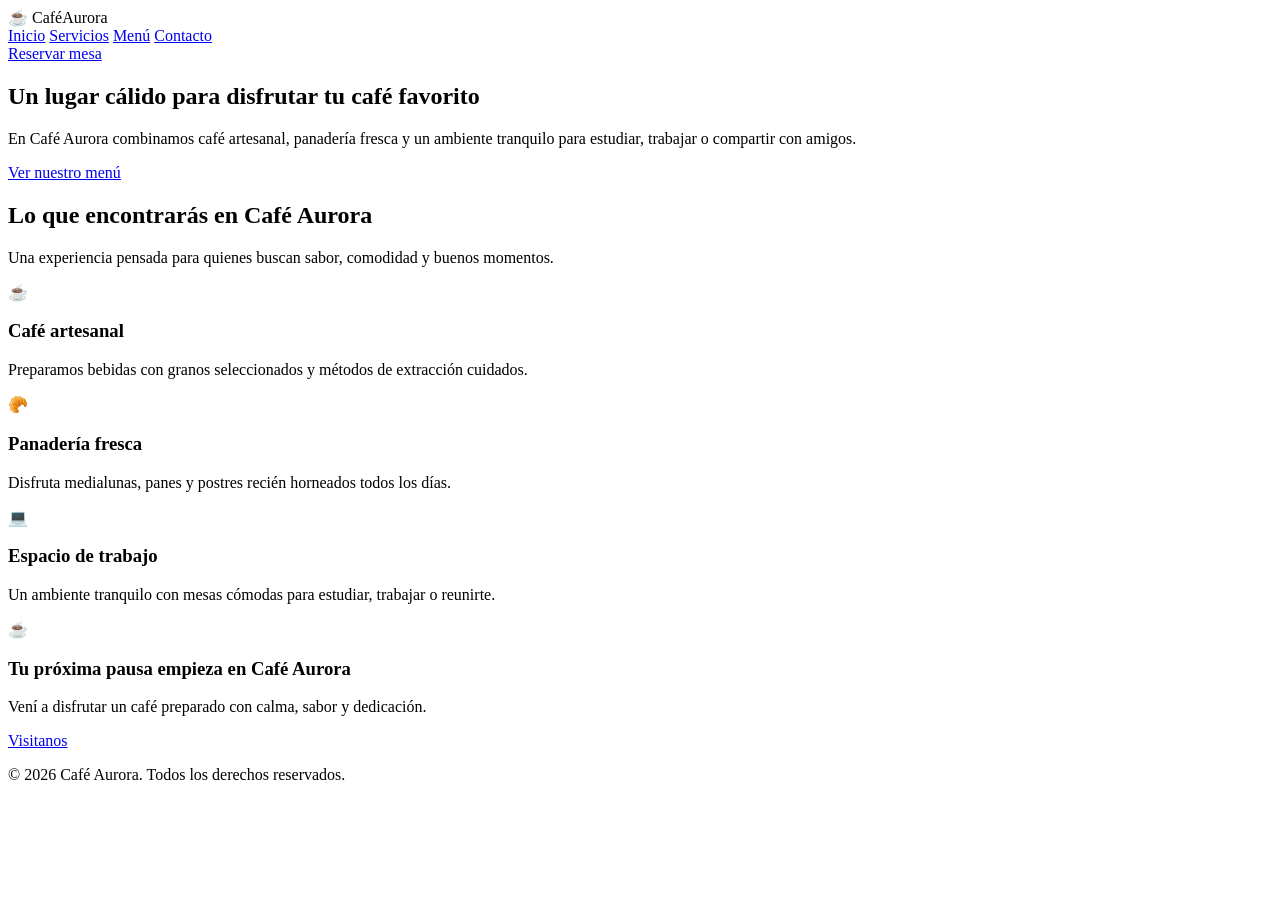
==== cafeAurora/index.html @ 21da698e "Rename cafeAurora_index.html to cafeAurora/index.html" ====
<!DOCTYPE html>
<html lang="es">
<head>
  <meta charset="UTF-8" />
  <meta name="viewport" content="width=device-width, initial-scale=1.0" />
  <title>Café Aurora</title>
  <link rel="stylesheet" href="cafeAurora_styles.css" />
</head>
<body>

  <header class="encabezado">
    <div class="encabezado__logo">
      <span class="encabezado__icono">☕</span>
      <span class="encabezado__texto">Café<span class="destacado">Aurora</span></span>
    </div>

    <nav class="encabezado__nav">
      <a href="#">Inicio</a>
      <a href="#">Servicios</a>
      <a href="#">Menú</a>
      <a href="#">Contacto</a>
    </nav>

    <a href="#" class="encabezado__cta">Reservar mesa</a>
  </header>

  <main>

    <section class="hero">
      <h1 class="hero__titulo">
        Un lugar cálido para disfrutar tu <span class="destacado">café favorito</span>
      </h1>
      <p class="hero__descripcion">
        En Café Aurora combinamos café artesanal, panadería fresca y un ambiente
        tranquilo para estudiar, trabajar o compartir con amigos.
      </p>
      <a href="#" class="hero__enlace">Ver nuestro menú</a>
    </section>

    <section class="servicios">
      <h2 class="servicios__titulo">Lo que encontrarás en Café Aurora</h2>
      <p class="servicios__subtitulo">
        Una experiencia pensada para quienes buscan sabor, comodidad y buenos momentos.
      </p>

      <div class="servicios__contenedor">

        <div class="tarjeta-servicio">
          <div class="tarjeta-servicio__icono tarjeta-servicio__icono--morado">☕</div>
          <h3>Café artesanal</h3>
          <p>Preparamos bebidas con granos seleccionados y métodos de extracción cuidados.</p>
        </div>

        <div class="tarjeta-servicio">
          <div class="tarjeta-servicio__icono tarjeta-servicio__icono--naranja">🥐</div>
          <h3>Panadería fresca</h3>
          <p>Disfruta medialunas, panes y postres recién horneados todos los días.</p>
        </div>

        <div class="tarjeta-servicio">
          <div class="tarjeta-servicio__icono tarjeta-servicio__icono--celeste">💻</div>
          <h3>Espacio de trabajo</h3>
          <p>Un ambiente tranquilo con mesas cómodas para estudiar, trabajar o reunirte.</p>
        </div>

      </div>
    </section>

    <section class="banner">
      <div class="banner__icono">☕</div>
      <div class="banner__texto">
        <h3>Tu próxima pausa empieza en Café Aurora</h3>
        <p>Vení a disfrutar un café preparado con calma, sabor y dedicación.</p>
      </div>
      <a href="#" class="banner__enlace">Visitanos</a>
    </section>

  </main>

  <footer class="pie-pagina">
    <p>© 2026 Café Aurora. Todos los derechos reservados.</p>
  </footer>

</body>
</html>
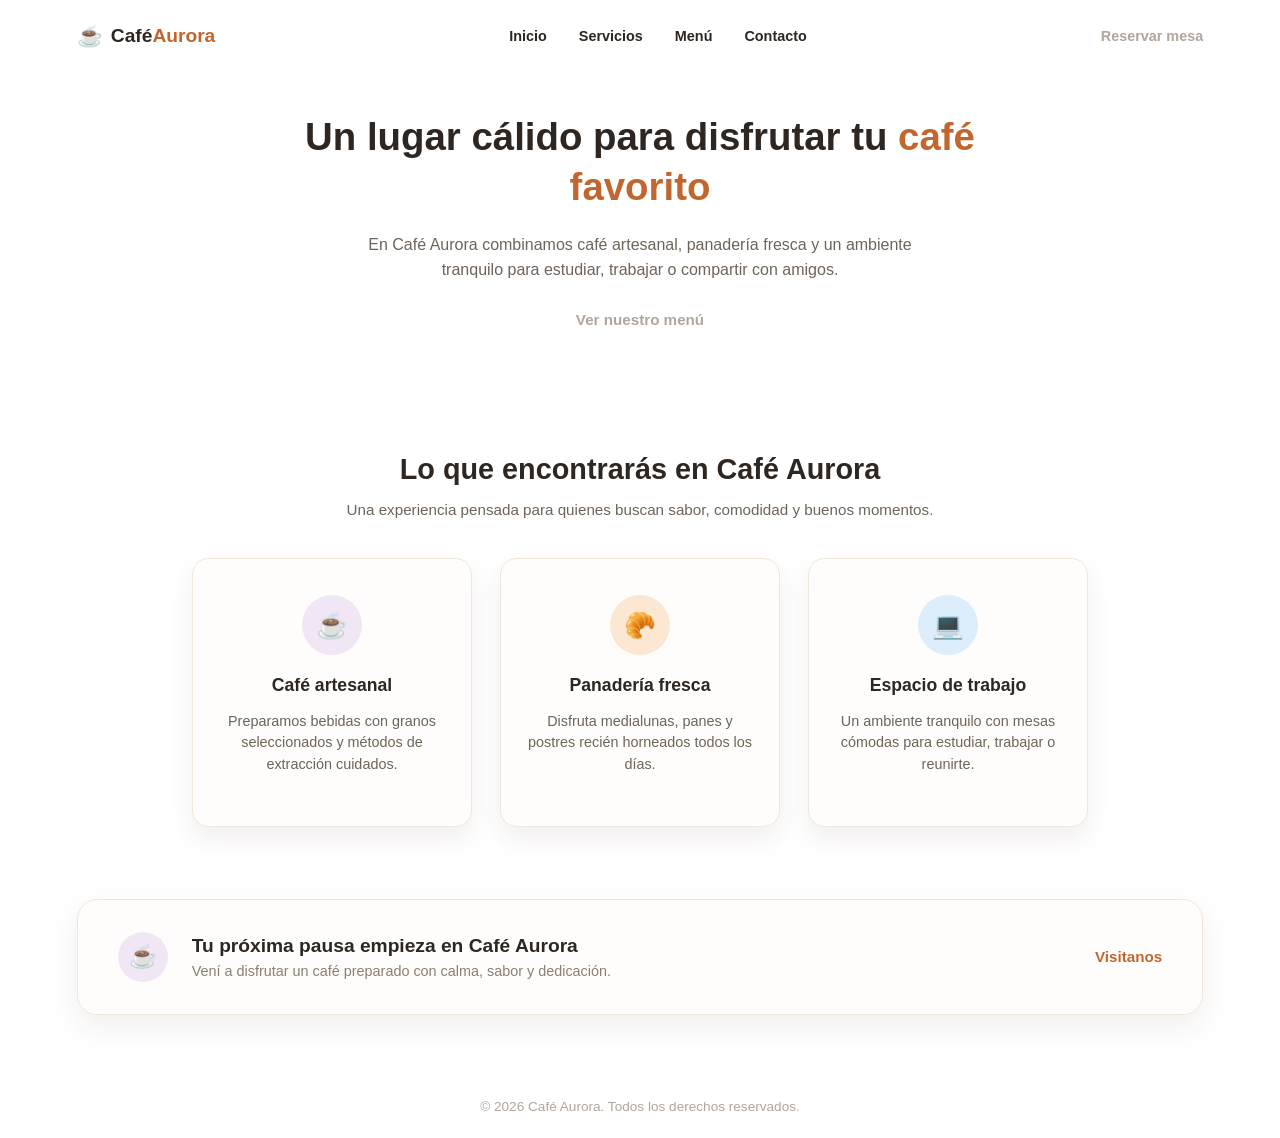
==== commit 692ad47a: "Update stylesheet link in index.html" ====
--- a/cafeAurora/index.html
+++ b/cafeAurora/index.html
@@ -4,7 +4,7 @@
   <meta charset="UTF-8" />
   <meta name="viewport" content="width=device-width, initial-scale=1.0" />
   <title>Café Aurora</title>
-  <link rel="stylesheet" href="cafeAurora_styles.css" />
+  <link rel="stylesheet" href="styles.css" />
 </head>
 <body>
 
--- a/cafeAurora/styles.css
+++ b/cafeAurora/styles.css
@@ -0,0 +1,308 @@
+/* ===========================
+   Café Aurora - Estilos generales
+=========================== */
+
+* {
+  box-sizing: border-box;
+}
+
+body {
+  margin: 0;
+  font-family: 'Segoe UI', Arial, sans-serif;
+  background-color: #FFFFFF;
+  color: #2E2620;
+}
+
+.destacado {
+  color: #C1662F;
+}
+
+/* ===========================
+   Header
+=========================== */
+
+.encabezado {
+  display: flex;
+  align-items: center;
+  justify-content: space-between;
+  gap: 24px;
+  padding: 24px 6%;
+}
+
+.encabezado__logo {
+  display: flex;
+  align-items: center;
+  gap: 8px;
+  font-size: 1.2rem;
+  font-weight: 700;
+}
+
+.encabezado__icono {
+  font-size: 1.3rem;
+}
+
+.encabezado__nav {
+  display: flex;
+  gap: 32px;
+}
+
+.encabezado__nav a {
+  text-decoration: none;
+  color: #2E2620;
+  font-weight: 600;
+  font-size: 0.9rem;
+  transition: color 0.2s ease;
+}
+
+.encabezado__nav a:hover {
+  color: #C1662F;
+}
+
+.encabezado__cta {
+  text-decoration: none;
+  color: #B0A69C;
+  font-weight: 600;
+  font-size: 0.9rem;
+}
+
+/* ===========================
+   Hero
+=========================== */
+
+.hero {
+  text-align: center;
+  padding: 40px 8% 60px 8%;
+}
+
+.hero__titulo {
+  font-size: 2.4rem;
+  font-weight: 700;
+  line-height: 1.3;
+  max-width: 760px;
+  margin: 0 auto 20px auto;
+}
+
+.hero__descripcion {
+  font-size: 1rem;
+  line-height: 1.6;
+  color: #6E6459;
+  max-width: 560px;
+  margin: 0 auto 28px auto;
+}
+
+.hero__enlace {
+  color: #B0A69C;
+  text-decoration: none;
+  font-weight: 600;
+  font-size: 0.95rem;
+}
+
+.hero__enlace:hover {
+  color: #C1662F;
+}
+
+/* ===========================
+   Sección de servicios
+=========================== */
+
+.servicios {
+  text-align: center;
+  padding: 40px 6% 72px 6%;
+}
+
+.servicios__titulo {
+  font-size: 1.8rem;
+  color: #2E2620;
+  margin-bottom: 10px;
+}
+
+.servicios__subtitulo {
+  color: #6E6459;
+  font-size: 0.95rem;
+  margin-bottom: 40px;
+}
+
+.servicios__contenedor {
+  display: flex;
+  justify-content: center;
+  align-items: stretch;
+  gap: 28px;
+  flex-wrap: wrap;
+}
+
+/* ===========================
+   Tarjeta de servicio
+=========================== */
+
+.tarjeta-servicio {
+  background-color: #FFFDFB;
+  width: 280px;
+  padding: 36px 24px;
+  border-radius: 16px;
+  box-shadow: 0 12px 24px rgba(90, 56, 37, 0.08);
+  border: 1px solid #F0E6DA;
+  transition: transform 0.25s ease, box-shadow 0.25s ease;
+}
+
+.tarjeta-servicio:hover {
+  transform: translateY(-8px);
+  box-shadow: 0 18px 32px rgba(90, 56, 37, 0.16);
+}
+
+.tarjeta-servicio__icono {
+  width: 60px;
+  height: 60px;
+  border-radius: 50%;
+  display: flex;
+  align-items: center;
+  justify-content: center;
+  font-size: 1.6rem;
+  margin: 0 auto 20px auto;
+}
+
+.tarjeta-servicio__icono--morado {
+  background-color: #F1E6F5;
+}
+
+.tarjeta-servicio__icono--naranja {
+  background-color: #FCE7D2;
+}
+
+.tarjeta-servicio__icono--celeste {
+  background-color: #DCEEFB;
+}
+
+.tarjeta-servicio h3 {
+  color: #2E2620;
+  margin-bottom: 12px;
+  font-size: 1.1rem;
+}
+
+.tarjeta-servicio p {
+  color: #6E6459;
+  font-size: 0.9rem;
+  line-height: 1.5;
+}
+
+/* ===========================
+   Banner final
+=========================== */
+
+.banner {
+  display: flex;
+  align-items: center;
+  gap: 24px;
+  background-color: #FFFDFB;
+  border: 1px solid #F0E6DA;
+  border-radius: 20px;
+  box-shadow: 0 12px 30px rgba(90, 56, 37, 0.08);
+  padding: 32px 40px;
+  margin: 0 6% 60px 6%;
+}
+
+.banner__icono {
+  width: 50px;
+  height: 50px;
+  border-radius: 50%;
+  background-color: #F1E6F5;
+  display: flex;
+  align-items: center;
+  justify-content: center;
+  font-size: 1.4rem;
+  flex-shrink: 0;
+}
+
+.banner__texto {
+  flex: 1;
+}
+
+.banner__texto h3 {
+  margin: 0 0 6px 0;
+  font-size: 1.2rem;
+  color: #2E2620;
+}
+
+.banner__texto p {
+  margin: 0;
+  color: #8A7F73;
+  font-size: 0.9rem;
+}
+
+.banner__enlace {
+  color: #C1662F;
+  text-decoration: none;
+  font-weight: 700;
+  font-size: 0.95rem;
+  white-space: nowrap;
+}
+
+.banner__enlace:hover {
+  text-decoration: underline;
+}
+
+/* ===========================
+   Footer
+=========================== */
+
+.pie-pagina {
+  text-align: center;
+  padding: 24px 6%;
+}
+
+.pie-pagina p {
+  margin: 0;
+  font-size: 0.85rem;
+  color: #B0A69C;
+}
+
+/* ===========================
+   Responsive
+=========================== */
+
+@media (max-width: 768px) {
+
+  .encabezado {
+    flex-direction: column;
+    gap: 16px;
+    text-align: center;
+  }
+
+  .encabezado__nav {
+    flex-wrap: wrap;
+    justify-content: center;
+    gap: 16px;
+  }
+
+  .hero {
+    padding: 32px 6% 48px 6%;
+  }
+
+  .hero__titulo {
+    font-size: 1.7rem;
+  }
+
+  .servicios {
+    padding: 32px 6% 48px 6%;
+  }
+
+  .servicios__titulo {
+    font-size: 1.5rem;
+  }
+
+  .servicios__contenedor {
+    flex-direction: column;
+    align-items: center;
+  }
+
+  .tarjeta-servicio {
+    width: 100%;
+    max-width: 320px;
+  }
+
+  .banner {
+    flex-direction: column;
+    text-align: center;
+    padding: 28px 24px;
+  }
+
+}
